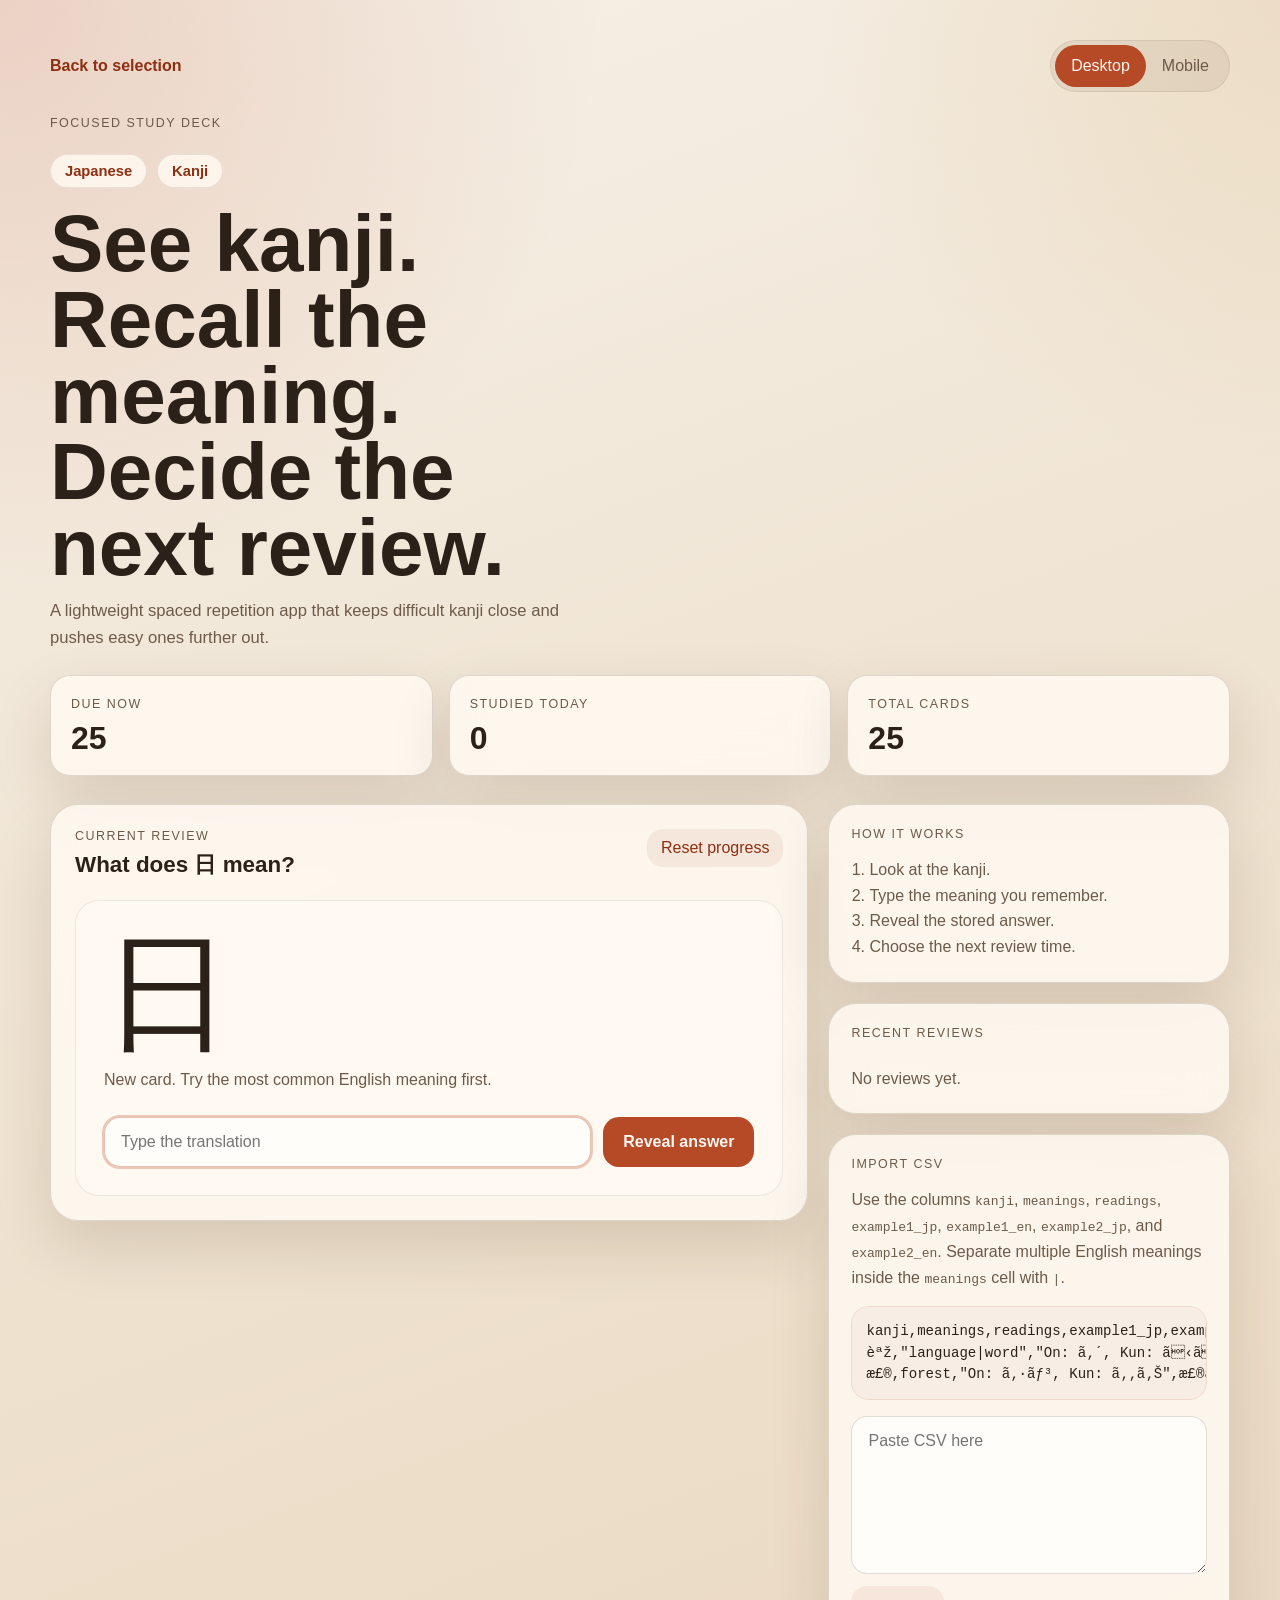
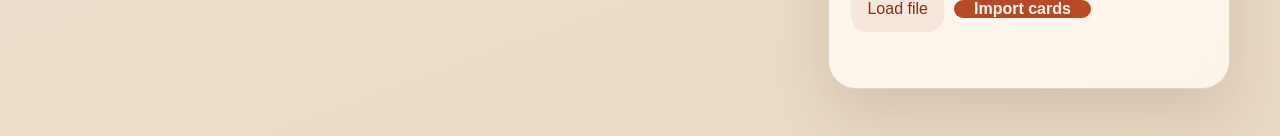
==== deck.html @ 182bc409 "Selection" ====
<!DOCTYPE html>
<html lang="en">
<head>
  <meta charset="UTF-8">
  <meta name="viewport" content="width=device-width, initial-scale=1.0">
  <title>Kanji Learning App</title>
  <link rel="stylesheet" href="styles.css">
</head>
<body data-page="deck">
  <main class="app-shell">
    <section class="hero">
      <div class="hero-topbar">
        <a class="back-link" href="index.html">Back to selection</a>
        <div class="hero-toolbar">
          <div class="layout-toggle" role="group" aria-label="Layout mode">
            <button id="desktop-layout-toggle" class="toggle-button is-active" type="button">Desktop</button>
            <button id="mobile-layout-toggle" class="toggle-button" type="button">Mobile</button>
          </div>
        </div>
      </div>
      <p class="eyebrow">Focused Study Deck</p>
      <div class="hero-copy">
        <div class="deck-badge-row">
          <span id="selected-language" class="deck-badge">Japanese</span>
          <span id="selected-deck-type" class="deck-badge">Kanji</span>
        </div>
        <h1 id="selected-deck-title">See kanji. Recall the meaning. Decide the next review.</h1>
        <p id="selected-deck-description">
          A lightweight spaced repetition app that keeps difficult kanji close
          and pushes easy ones further out.
        </p>
      </div>
      <div class="status-grid">
        <article class="status-card">
          <span class="status-label">Due now</span>
          <strong id="due-count">0</strong>
        </article>
        <article class="status-card">
          <span class="status-label">Studied today</span>
          <strong id="studied-today">0</strong>
        </article>
        <article class="status-card">
          <span class="status-label">Total cards</span>
          <strong id="total-count">0</strong>
        </article>
      </div>
    </section>

    <section class="workspace">
      <div class="card-panel">
        <div class="panel-head">
          <div>
            <p class="panel-label">Current review</p>
            <h2 id="card-prompt">Translation</h2>
          </div>
          <button id="reset-progress" class="ghost-button" type="button">Reset progress</button>
        </div>

        <div id="review-card" class="review-card">
          <p class="kanji-glyph" id="kanji-character">æ—¥</p>
          <p class="kanji-meta" id="kanji-hint">Think of the most common meaning first.</p>

          <form id="answer-form" class="answer-form">
            <label id="answer-input-label" class="sr-only" for="answer-input">Type the translation</label>
            <input
              id="answer-input"
              name="answer"
              type="text"
              autocomplete="off"
              placeholder="Type the translation"
            >
            <button id="answer-submit" type="submit" class="primary-button">Reveal answer</button>
          </form>

          <div id="feedback-panel" class="feedback-panel hidden" aria-live="polite">
            <div class="feedback-copy">
              <p class="feedback-label">Correct answer</p>
              <h3 id="correct-answer">sun / day</h3>
              <p id="answer-evaluation" class="answer-evaluation"></p>
              <p id="reading-text" class="reading-text"></p>
            </div>

            <div class="schedule-panel">
              <p class="feedback-label">When should this card return?</p>
              <div id="schedule-options" class="schedule-options"></div>
            </div>

            <div id="examples-panel" class="examples-panel hidden">
              <p class="feedback-label">Example sentences</p>
              <ul id="examples-list" class="examples-list"></ul>
            </div>
          </div>
        </div>

        <div id="empty-state" class="empty-state hidden">
          <h3>No cards are due right now.</h3>
          <p>Come back later or reset progress to review the starter deck again.</p>
        </div>
      </div>

      <aside class="sidebar">
        <section class="sidebar-card">
          <p class="panel-label">How it works</p>
          <ol id="how-it-works-list" class="flow-list"></ol>
        </section>

        <section class="sidebar-card">
          <p class="panel-label">Recent reviews</p>
          <ul id="history-list" class="history-list"></ul>
        </section>

        <section id="import-section" class="sidebar-card">
          <p class="panel-label">Import CSV</p>
          <p class="sidebar-copy">
            Use the columns <code>kanji</code>, <code>meanings</code>, <code>readings</code>,
            <code>example1_jp</code>, <code>example1_en</code>, <code>example2_jp</code>, and <code>example2_en</code>.
            Separate multiple English meanings inside the <code>meanings</code> cell with <code>|</code>.
          </p>
          <pre class="csv-example">kanji,meanings,readings,example1_jp,example1_en,example2_jp,example2_en
èªž,"language|word","On: ã‚´, Kun: ã‹ãŸ.ã‚‹",æ—¥æœ¬èªžã‚’å‹‰å¼·ã—ã¦ã„ã¾ã™ã€‚,"I am studying Japanese.",å½¼ã¯ã‚„ã•ã—ã„è¨€è‘‰ã§è©±ã—ãŸã€‚,"He spoke in gentle words."
æ£®,forest,"On: ã‚·ãƒ³, Kun: ã‚‚ã‚Š",æ£®ã®ä¸­ã¯ã¨ã¦ã‚‚é™ã‹ã ã€‚,"It is very quiet inside the forest.",æœã®æ£®ã‚’æ­©ãã®ãŒå¥½ãã§ã™ã€‚,"I like walking in the forest in the morning."</pre>
          <form id="import-form" class="import-form">
            <label class="sr-only" for="csv-input">Paste CSV data</label>
            <textarea
              id="csv-input"
              name="csv"
              rows="7"
              placeholder="Paste CSV here"
            ></textarea>
            <div class="import-actions">
              <label class="file-input">
                <span>Load file</span>
                <input id="csv-file" type="file" accept=".csv,text/csv">
              </label>
              <button type="submit" class="primary-button">Import cards</button>
            </div>
            <p id="import-feedback" class="import-feedback" aria-live="polite"></p>
          </form>
        </section>
      </aside>
    </section>
  </main>

  <template id="schedule-option-template">
    <button class="schedule-button" type="button"></button>
  </template>

  <script src="app.js"></script>
</body>
</html>
---- styles.css ----
:root {
  --bg: #f4efe6;
  --surface: rgba(255, 250, 243, 0.82);
  --surface-strong: #fff9f1;
  --border: rgba(91, 70, 46, 0.18);
  --text: #2b2118;
  --muted: #6e5a49;
  --accent: #b64926;
  --accent-strong: #8d2f12;
  --shadow: 0 24px 60px rgba(62, 37, 15, 0.14);
}

* {
  box-sizing: border-box;
}

body {
  margin: 0;
  min-height: 100vh;
  font-family: "Aptos", "Trebuchet MS", "Segoe UI", sans-serif;
  color: var(--text);
  background:
    radial-gradient(circle at top left, rgba(182, 73, 38, 0.18), transparent 28%),
    radial-gradient(circle at top right, rgba(209, 164, 95, 0.2), transparent 22%),
    linear-gradient(160deg, #f6f0e7 0%, #efe3d1 52%, #ead9c2 100%);
}

button,
input,
textarea {
  font: inherit;
}

.app-shell {
  width: min(1180px, calc(100% - 32px));
  margin: 0 auto;
  padding: 40px 0 48px;
}

.hero {
  display: grid;
  gap: 24px;
  margin-bottom: 28px;
}

.hero-topbar {
  display: flex;
  justify-content: space-between;
  align-items: center;
  gap: 16px;
  flex-wrap: wrap;
}

.eyebrow,
.panel-label,
.feedback-label,
.status-label {
  margin: 0;
  text-transform: uppercase;
  letter-spacing: 0.12em;
  font-size: 0.78rem;
  color: var(--muted);
}

.hero-copy h1 {
  margin: 0 0 12px;
  max-width: 12ch;
  font-size: clamp(2.4rem, 7vw, 5rem);
  line-height: 0.95;
}

.hero-copy p {
  margin: 0;
  max-width: 56ch;
  color: var(--muted);
  font-size: 1.04rem;
  line-height: 1.6;
}

.hero-toolbar {
  display: flex;
  justify-content: flex-end;
}

.back-link {
  color: var(--accent-strong);
  text-decoration: none;
  font-weight: 600;
}

.back-link:hover {
  text-decoration: underline;
}

.deck-badge-row {
  display: flex;
  gap: 10px;
  flex-wrap: wrap;
  margin-bottom: 18px;
}

.deck-badge {
  display: inline-flex;
  align-items: center;
  min-height: 34px;
  padding: 0 14px;
  border-radius: 999px;
  border: 1px solid rgba(91, 70, 46, 0.12);
  background: rgba(255, 249, 241, 0.84);
  color: var(--accent-strong);
  font-size: 0.92rem;
  font-weight: 600;
}

.layout-toggle {
  display: inline-flex;
  padding: 4px;
  border-radius: 999px;
  background: rgba(91, 70, 46, 0.08);
  border: 1px solid rgba(91, 70, 46, 0.1);
}

.toggle-button {
  border: 0;
  min-height: 42px;
  padding: 0 16px;
  border-radius: 999px;
  background: transparent;
  color: var(--muted);
  cursor: pointer;
  transition: background 140ms ease, color 140ms ease;
}

.toggle-button.is-active {
  background: var(--accent);
  color: #fff7f2;
}

.status-grid {
  display: grid;
  grid-template-columns: repeat(3, minmax(0, 1fr));
  gap: 16px;
}

.status-card,
.card-panel,
.sidebar-card {
  border: 1px solid var(--border);
  background: var(--surface);
  backdrop-filter: blur(18px);
  box-shadow: var(--shadow);
}

.status-card {
  padding: 18px 20px;
  border-radius: 20px;
}

.status-card strong {
  display: block;
  margin-top: 8px;
  font-size: 2rem;
}

.workspace {
  display: grid;
  grid-template-columns: minmax(0, 1.7fr) minmax(290px, 0.9fr);
  gap: 20px;
  align-items: start;
}

.workspace > * {
  min-width: 0;
}

.card-panel,
.sidebar-card {
  border-radius: 28px;
}

.card-panel {
  padding: 24px;
}

.panel-head {
  display: flex;
  justify-content: space-between;
  gap: 12px;
  align-items: start;
  margin-bottom: 20px;
}

.panel-head h2 {
  margin: 6px 0 0;
  font-size: 1.4rem;
}

.review-card {
  background: var(--surface-strong);
  border-radius: 24px;
  border: 1px solid rgba(91, 70, 46, 0.1);
  padding: 28px;
}

.kanji-glyph {
  margin: 0;
  font-family: "Yu Gothic UI", "Hiragino Sans", "Meiryo", sans-serif;
  font-size: clamp(4.5rem, 12vw, 8rem);
  line-height: 1;
}

.kanji-meta {
  margin: 14px 0 28px;
  color: var(--muted);
}

.answer-form {
  display: grid;
  grid-template-columns: minmax(0, 1fr) auto;
  gap: 12px;
}

.answer-form input,
.import-form textarea {
  width: 100%;
  border: 1px solid rgba(91, 70, 46, 0.18);
  border-radius: 16px;
  padding: 15px 16px;
  background: #fffdf9;
  color: var(--text);
}

.answer-form input:focus,
.import-form textarea:focus {
  outline: 2px solid rgba(182, 73, 38, 0.28);
  border-color: rgba(182, 73, 38, 0.34);
}

.primary-button,
.schedule-button,
.ghost-button {
  border: 0;
  border-radius: 16px;
  display: inline-flex;
  align-items: center;
  justify-content: center;
  cursor: pointer;
  text-decoration: none;
  transition: transform 140ms ease, background 140ms ease, color 140ms ease;
}

.primary-button {
  padding: 0 20px;
  background: var(--accent);
  color: #fff7f2;
  font-weight: 600;
}

.primary-button:hover,
.schedule-button:hover,
.ghost-button:hover,
.file-input:hover {
  transform: translateY(-1px);
}

.ghost-button {
  padding: 10px 14px;
  background: rgba(182, 73, 38, 0.08);
  color: var(--accent-strong);
}

.feedback-panel {
  margin-top: 24px;
  padding-top: 22px;
  border-top: 1px solid rgba(91, 70, 46, 0.12);
  display: grid;
  gap: 22px;
}

.feedback-copy h3 {
  margin: 8px 0 10px;
  font-size: 1.8rem;
}

.answer-evaluation,
.reading-text {
  margin: 0;
  color: var(--muted);
  line-height: 1.5;
}

.answer-evaluation {
  margin-bottom: 6px;
}

.examples-panel {
  display: grid;
  gap: 12px;
}

.examples-list {
  margin: 0;
  padding: 0;
  list-style: none;
  display: grid;
  gap: 10px;
}

.examples-list li {
  padding: 12px 14px;
  border-radius: 16px;
  background: #f8ede4;
  border: 1px solid rgba(182, 73, 38, 0.12);
}

.example-jp,
.example-en {
  display: block;
  line-height: 1.5;
}

.example-jp {
  color: var(--text);
  margin-bottom: 4px;
}

.example-en {
  color: var(--muted);
  font-size: 0.95rem;
}

.schedule-options {
  display: grid;
  grid-template-columns: repeat(auto-fit, minmax(130px, 1fr));
  gap: 10px;
  margin-top: 12px;
}

.schedule-button {
  padding: 14px 12px;
  text-align: left;
  background: #f8ede4;
  color: var(--text);
  border: 1px solid rgba(182, 73, 38, 0.12);
}

.schedule-button strong,
.schedule-button span {
  display: block;
}

.schedule-button strong {
  margin-bottom: 4px;
}

.schedule-button span {
  color: var(--muted);
  font-size: 0.92rem;
}

.empty-state {
  padding: 44px 24px;
  text-align: center;
}

.empty-state h3 {
  margin: 0 0 10px;
}

.empty-state p {
  margin: 0;
  color: var(--muted);
}

.sidebar {
  display: grid;
  gap: 20px;
  min-width: 0;
}

.sidebar-card {
  padding: 22px;
  min-width: 0;
}

.flow-list,
.history-list {
  margin: 16px 0 0;
  padding-left: 18px;
  color: var(--muted);
  line-height: 1.6;
}

.sidebar-copy {
  margin: 16px 0 0;
  color: var(--muted);
  line-height: 1.6;
}

.history-list {
  padding-left: 0;
  list-style: none;
}

.history-list li {
  padding: 10px 0;
  border-bottom: 1px solid rgba(91, 70, 46, 0.12);
}

.history-list li:last-child {
  border-bottom: 0;
  padding-bottom: 0;
}

.history-list strong {
  display: block;
  color: var(--text);
  margin-bottom: 4px;
}

.csv-example {
  margin: 16px 0 0;
  max-width: 100%;
  min-width: 0;
  padding: 14px;
  overflow-x: auto;
  border-radius: 18px;
  background: #f8ede4;
  border: 1px solid rgba(182, 73, 38, 0.12);
  color: var(--text);
  font-family: "Cascadia Code", "Consolas", monospace;
  font-size: 0.88rem;
  line-height: 1.5;
}

.import-form {
  display: grid;
  gap: 12px;
  margin-top: 16px;
  min-width: 0;
}

.import-form textarea {
  min-height: 150px;
  resize: vertical;
}

.import-actions {
  display: flex;
  gap: 10px;
  align-items: center;
  flex-wrap: wrap;
}

.file-input {
  position: relative;
  display: inline-flex;
  align-items: center;
  min-height: 46px;
  padding: 0 16px;
  border-radius: 16px;
  background: rgba(182, 73, 38, 0.08);
  color: var(--accent-strong);
  cursor: pointer;
  overflow: hidden;
  transition: transform 140ms ease, background 140ms ease, color 140ms ease;
}

.file-input input {
  position: absolute;
  inset: 0;
  opacity: 0;
  cursor: pointer;
}

.import-feedback {
  min-height: 1.4em;
  margin: 0;
  color: var(--muted);
  line-height: 1.5;
}

.import-feedback.is-error {
  color: var(--accent-strong);
}

.hidden {
  display: none;
}

.sr-only {
  position: absolute;
  width: 1px;
  height: 1px;
  padding: 0;
  margin: -1px;
  overflow: hidden;
  clip: rect(0, 0, 0, 0);
  white-space: nowrap;
  border: 0;
}

.selection-shell {
  display: grid;
  gap: 28px;
  padding-top: 48px;
}

.selection-hero,
.selection-panel,
.selection-summary {
  border: 1px solid var(--border);
  background: var(--surface);
  backdrop-filter: blur(18px);
  box-shadow: var(--shadow);
  border-radius: 28px;
}

.selection-hero {
  display: grid;
  gap: 18px;
  padding: 28px;
}

.selection-hero-copy h1,
.selection-panel h2,
.selection-summary h2 {
  margin: 0;
}

.selection-hero-copy h1 {
  max-width: 13ch;
  font-size: clamp(2.8rem, 7vw, 5.4rem);
  line-height: 0.95;
}

.selection-hero-copy p,
.selection-summary-copy {
  margin: 14px 0 0;
  max-width: 62ch;
  color: var(--muted);
  line-height: 1.6;
}

.launch-button {
  width: fit-content;
  min-height: 52px;
  padding: 0 22px;
  font-weight: 600;
}

.selection-grid {
  display: grid;
  grid-template-columns: minmax(0, 1fr) minmax(0, 1fr) minmax(280px, 0.82fr);
  gap: 20px;
  align-items: start;
}

.selection-panel,
.selection-summary {
  padding: 24px;
}

.selection-panel-head {
  display: grid;
  gap: 6px;
  margin-bottom: 18px;
}

.option-grid {
  display: grid;
  gap: 12px;
}

.option-card {
  width: 100%;
  padding: 18px;
  border-radius: 22px;
  border: 1px solid rgba(91, 70, 46, 0.12);
  background: #fff9f1;
  color: var(--text);
  text-align: left;
  cursor: pointer;
  transition: transform 140ms ease, border-color 140ms ease, background 140ms ease, box-shadow 140ms ease;
}

.option-card:hover:not(.is-disabled) {
  transform: translateY(-1px);
  border-color: rgba(182, 73, 38, 0.28);
}

.option-card.is-selected {
  background: linear-gradient(160deg, rgba(182, 73, 38, 0.16), rgba(255, 249, 241, 0.96));
  border-color: rgba(182, 73, 38, 0.42);
  box-shadow: inset 0 0 0 1px rgba(182, 73, 38, 0.08);
}

.option-card.is-disabled {
  opacity: 0.56;
  cursor: not-allowed;
}

.option-card-label,
.option-card-meta {
  display: block;
}

.option-card-label {
  font-size: 1.15rem;
  font-weight: 700;
}

.option-card-meta {
  margin-top: 6px;
  color: var(--muted);
}

.selection-meta {
  margin: 20px 0 0;
  display: grid;
  gap: 14px;
}

.selection-meta div {
  padding-top: 14px;
  border-top: 1px solid rgba(91, 70, 46, 0.12);
}

.selection-meta dt {
  margin-bottom: 6px;
  text-transform: uppercase;
  letter-spacing: 0.08em;
  font-size: 0.76rem;
  color: var(--muted);
}

.selection-meta dd {
  margin: 0;
  font-size: 1.12rem;
  font-weight: 600;
}

@media (max-width: 960px) {
  .selection-grid {
    grid-template-columns: 1fr;
  }

  .selection-hero-copy h1 {
    max-width: none;
  }
}

@media (max-width: 640px) {
  .selection-shell {
    width: min(100% - 16px, 640px);
    padding-top: 18px;
  }

  .selection-hero,
  .selection-panel,
  .selection-summary {
    padding: 18px;
    border-radius: 22px;
  }

  .selection-hero-copy h1 {
    font-size: clamp(2.2rem, 12vw, 3.2rem);
  }

  .launch-button {
    width: 100%;
  }

  .option-card {
    padding: 16px;
    border-radius: 18px;
  }
}

.mobile-layout .app-shell {
  width: min(100% - 16px, 480px);
  padding: 16px 0 calc(24px + env(safe-area-inset-bottom, 0px));
}

.mobile-layout .hero {
  gap: 16px;
  margin-bottom: 18px;
}

.mobile-layout .hero-toolbar {
  justify-content: stretch;
}

.mobile-layout .hero-topbar {
  gap: 12px;
}

.mobile-layout .layout-toggle {
  width: 100%;
}

.mobile-layout .toggle-button {
  flex: 1;
}

.mobile-layout .hero-copy h1 {
  max-width: none;
  font-size: clamp(1.95rem, 10vw, 3rem);
}

.mobile-layout .hero-copy p {
  font-size: 0.95rem;
  line-height: 1.5;
}

.mobile-layout .status-grid {
  gap: 8px;
}

.mobile-layout .status-card {
  padding: 12px 10px;
  border-radius: 16px;
}

.mobile-layout .status-card strong {
  margin-top: 6px;
  font-size: 1.35rem;
}

.mobile-layout .status-label {
  font-size: 0.68rem;
  letter-spacing: 0.09em;
}

.mobile-layout .workspace {
  grid-template-columns: 1fr;
  gap: 12px;
}

.mobile-layout .card-panel,
.mobile-layout .sidebar-card,
.mobile-layout .review-card {
  padding: 16px;
  border-radius: 20px;
}

.mobile-layout .panel-head,
.mobile-layout .answer-form {
  grid-template-columns: 1fr;
  display: grid;
}

.mobile-layout .panel-head {
  gap: 10px;
  margin-bottom: 16px;
}

.mobile-layout .panel-head h2 {
  font-size: 1.2rem;
}

.mobile-layout .ghost-button {
  width: 100%;
}

.mobile-layout .review-card {
  border-radius: 18px;
}

.mobile-layout .kanji-glyph {
  font-size: clamp(4rem, 24vw, 5.6rem);
}

.mobile-layout .kanji-meta {
  margin: 10px 0 18px;
  font-size: 0.95rem;
}

.mobile-layout .feedback-panel {
  gap: 16px;
  margin-top: 18px;
  padding-top: 18px;
}

.mobile-layout .feedback-copy h3 {
  font-size: 1.5rem;
}

.mobile-layout .examples-list li {
  padding: 10px 12px;
}

.mobile-layout .schedule-options {
  grid-template-columns: 1fr;
}

.mobile-layout .schedule-button {
  min-height: 64px;
}

.mobile-layout .sidebar {
  gap: 12px;
}

.mobile-layout .sidebar-card {
  padding: 16px;
}

.mobile-layout .flow-list,
.mobile-layout .history-list,
.mobile-layout .sidebar-copy,
.mobile-layout .csv-example {
  margin-top: 12px;
}

.mobile-layout .flow-list,
.mobile-layout .history-list {
  line-height: 1.5;
}

.mobile-layout .csv-example {
  font-size: 0.8rem;
  max-height: 180px;
}

.mobile-layout .import-form {
  gap: 10px;
  margin-top: 12px;
}

.mobile-layout .import-form textarea {
  min-height: 120px;
  padding: 13px 14px;
}

.mobile-layout .import-actions {
  flex-direction: column;
  align-items: stretch;
}

.mobile-layout .primary-button,
.mobile-layout .ghost-button,
.mobile-layout .file-input {
  min-height: 48px;
}

.mobile-layout .back-link {
  width: 100%;
}

.mobile-layout .answer-form input,
.mobile-layout .import-form textarea {
  padding-inline: 14px;
}
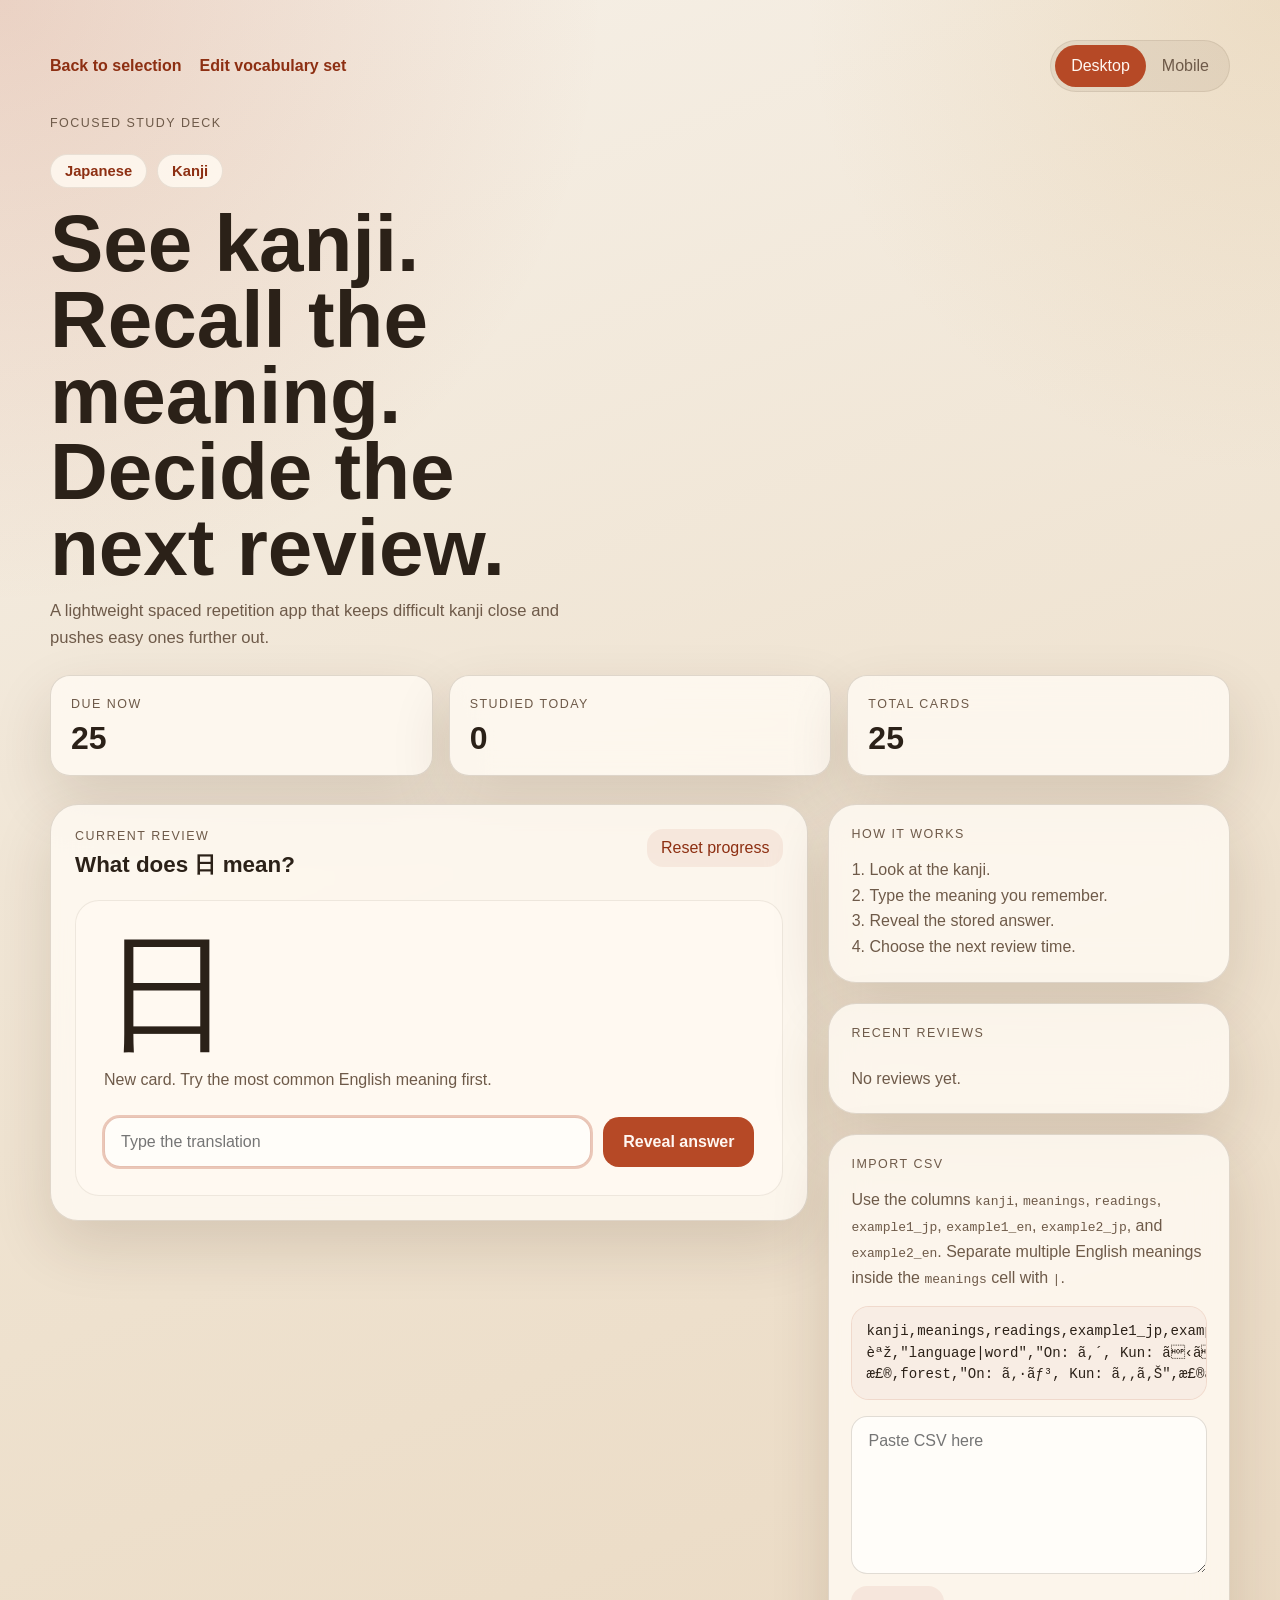
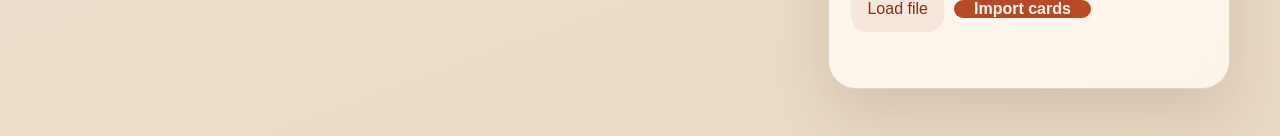
==== commit 74cae50b: "Corrected Selection View" ====
--- a/deck.html
+++ b/deck.html
@@ -10,7 +10,10 @@
   <main class="app-shell">
     <section class="hero">
       <div class="hero-topbar">
-        <a class="back-link" href="index.html">Back to selection</a>
+        <div class="topbar-links">
+          <a class="back-link" href="index.html">Back to selection</a>
+          <a id="edit-deck-link" class="back-link" href="editor.html?language=japanese&amp;deck=kanji&amp;set=starter">Edit vocabulary set</a>
+        </div>
         <div class="hero-toolbar">
           <div class="layout-toggle" role="group" aria-label="Layout mode">
             <button id="desktop-layout-toggle" class="toggle-button is-active" type="button">Desktop</button>
--- a/styles.css
+++ b/styles.css
@@ -80,6 +80,12 @@
 .hero-toolbar {
   display: flex;
   justify-content: flex-end;
+}
+
+.topbar-links {
+  display: flex;
+  gap: 18px;
+  flex-wrap: wrap;
 }
 
 .back-link {
@@ -549,6 +555,12 @@
   font-weight: 600;
 }
 
+.selection-action-row {
+  display: flex;
+  gap: 12px;
+  flex-wrap: wrap;
+}
+
 .selection-grid {
   display: grid;
   grid-template-columns: minmax(0, 1fr) minmax(0, 1fr) minmax(280px, 0.82fr);
@@ -640,6 +652,115 @@
   font-weight: 600;
 }
 
+.editor-shell {
+  display: grid;
+  gap: 28px;
+}
+
+.editor-toolbar {
+  display: flex;
+  gap: 12px;
+  flex-wrap: wrap;
+}
+
+.editor-layout {
+  display: grid;
+  grid-template-columns: minmax(250px, 0.8fr) minmax(0, 1.8fr);
+  gap: 20px;
+  align-items: start;
+}
+
+.editor-panel {
+  min-width: 0;
+}
+
+.editor-stats {
+  margin-top: 16px;
+}
+
+.editor-stats .status-card {
+  background: var(--surface-strong);
+}
+
+.editor-cards {
+  display: grid;
+  gap: 10px;
+}
+
+.editor-card {
+  padding: 14px;
+  border-radius: 18px;
+  background: var(--surface-strong);
+  border: 1px solid rgba(91, 70, 46, 0.1);
+}
+
+.editor-card-head {
+  display: flex;
+  justify-content: space-between;
+  gap: 12px;
+  align-items: start;
+  margin-bottom: 10px;
+}
+
+.editor-card-head h3 {
+  margin: 4px 0 0;
+  font-size: 1rem;
+}
+
+.editor-form-grid {
+  display: grid;
+  grid-template-columns: minmax(0, 1.1fr) minmax(0, 1.4fr) minmax(0, 1.2fr);
+  gap: 10px;
+}
+
+.editor-field {
+  display: grid;
+  gap: 6px;
+}
+
+.editor-field-wide {
+  grid-column: 1 / -1;
+}
+
+.editor-field-label {
+  font-size: 0.8rem;
+  font-weight: 600;
+  color: var(--muted);
+}
+
+.editor-input {
+  width: 100%;
+  border: 1px solid rgba(91, 70, 46, 0.18);
+  border-radius: 12px;
+  padding: 10px 12px;
+  background: #fffdf9;
+  color: var(--text);
+}
+
+.editor-input:focus {
+  outline: 2px solid rgba(182, 73, 38, 0.28);
+  border-color: rgba(182, 73, 38, 0.34);
+}
+
+.editor-textarea {
+  resize: vertical;
+  min-height: 64px;
+}
+
+.editor-panel-toolbar {
+  margin-bottom: 12px;
+}
+
+.editor-search {
+  display: block;
+  max-width: 360px;
+}
+
+.editor-remove-button {
+  min-height: 38px;
+  padding: 8px 12px;
+}
+
 @media (max-width: 960px) {
   .selection-grid {
     grid-template-columns: 1fr;
@@ -647,6 +768,10 @@
 
   .selection-hero-copy h1 {
     max-width: none;
+  }
+
+  .editor-layout {
+    grid-template-columns: 1fr;
   }
 }
 
@@ -671,10 +796,22 @@
     width: 100%;
   }
 
+  .selection-action-row {
+    display: grid;
+  }
+
   .option-card {
     padding: 16px;
     border-radius: 18px;
   }
+
+  .editor-toolbar {
+    display: grid;
+  }
+
+  .editor-form-grid {
+    grid-template-columns: repeat(2, minmax(0, 1fr));
+  }
 }
 
 .mobile-layout .app-shell {
@@ -693,6 +830,11 @@
 
 .mobile-layout .hero-topbar {
   gap: 12px;
+}
+
+.mobile-layout .topbar-links {
+  width: 100%;
+  gap: 10px;
 }
 
 .mobile-layout .layout-toggle {
@@ -848,6 +990,15 @@
   width: 100%;
 }
 
+.mobile-layout .editor-toolbar {
+  grid-template-columns: 1fr;
+  display: grid;
+}
+
+.mobile-layout .editor-form-grid {
+  grid-template-columns: 1fr;
+}
+
 .mobile-layout .answer-form input,
 .mobile-layout .import-form textarea {
   padding-inline: 14px;
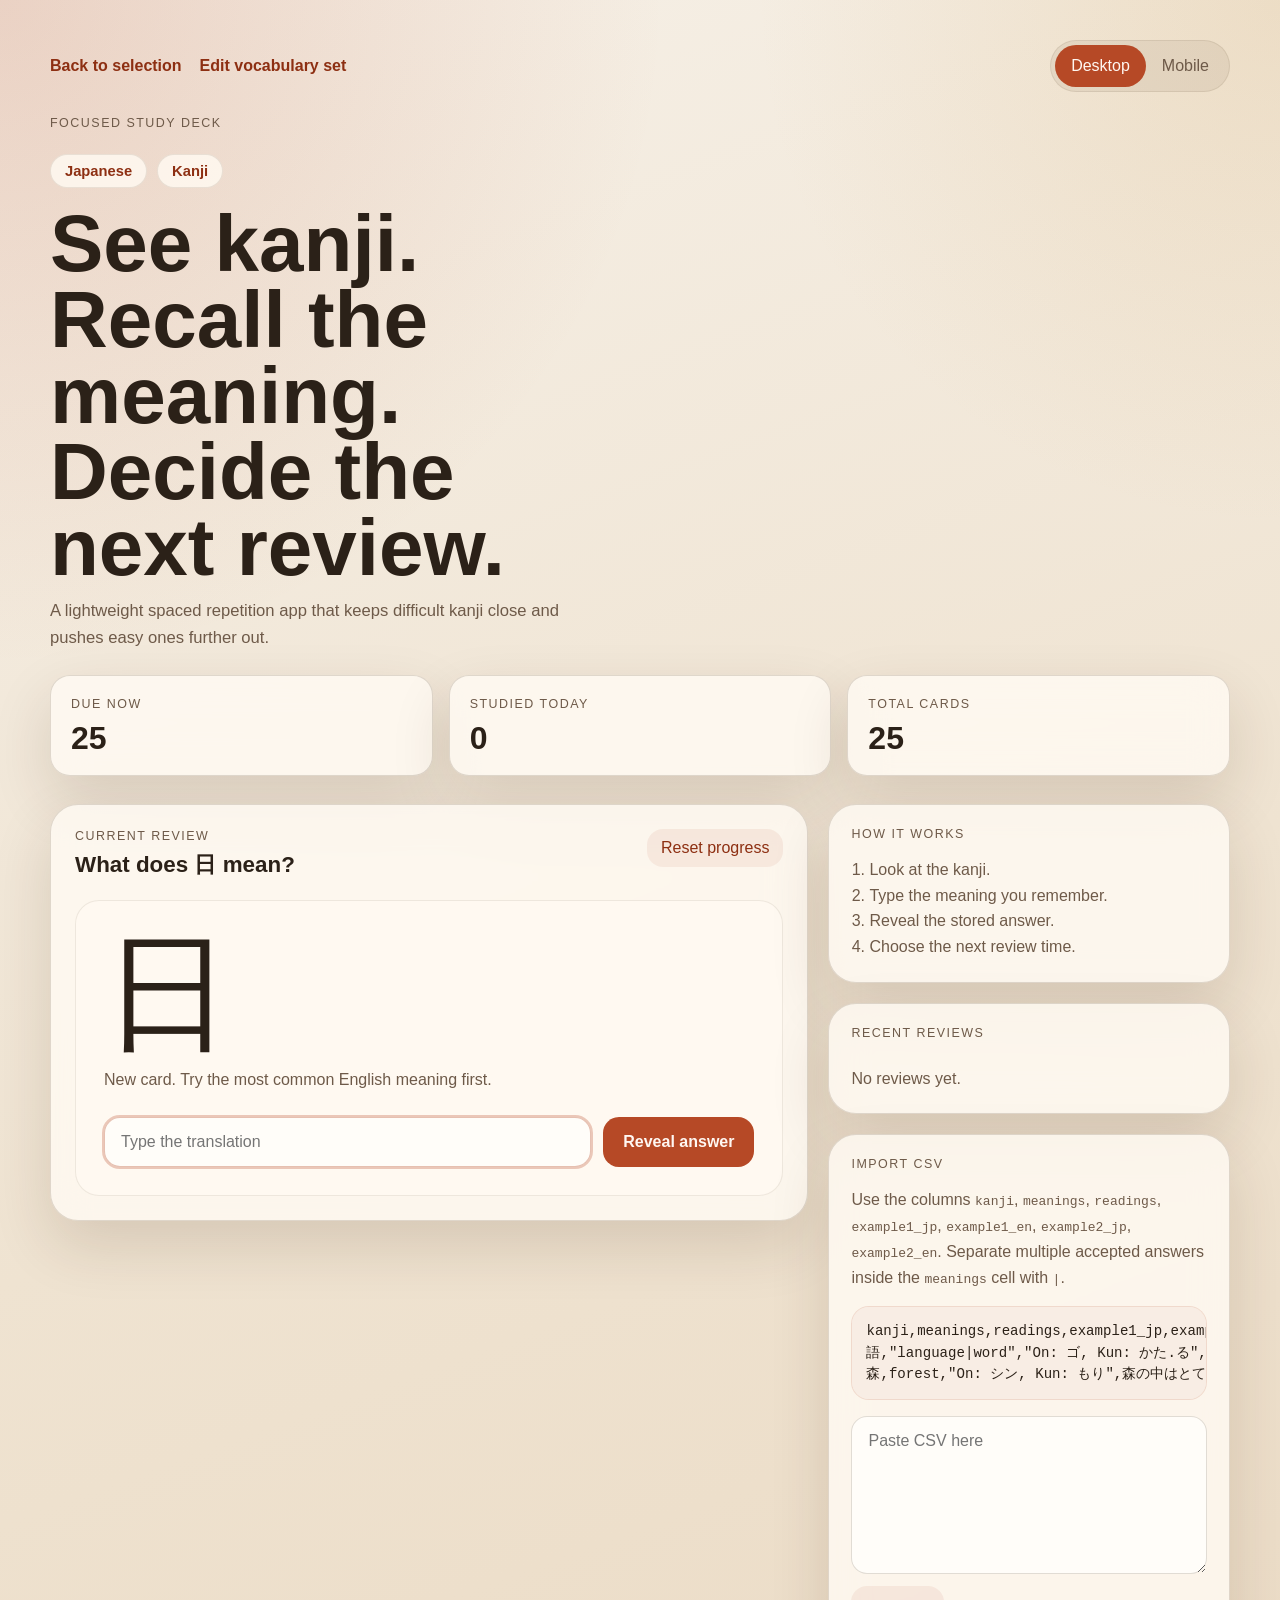
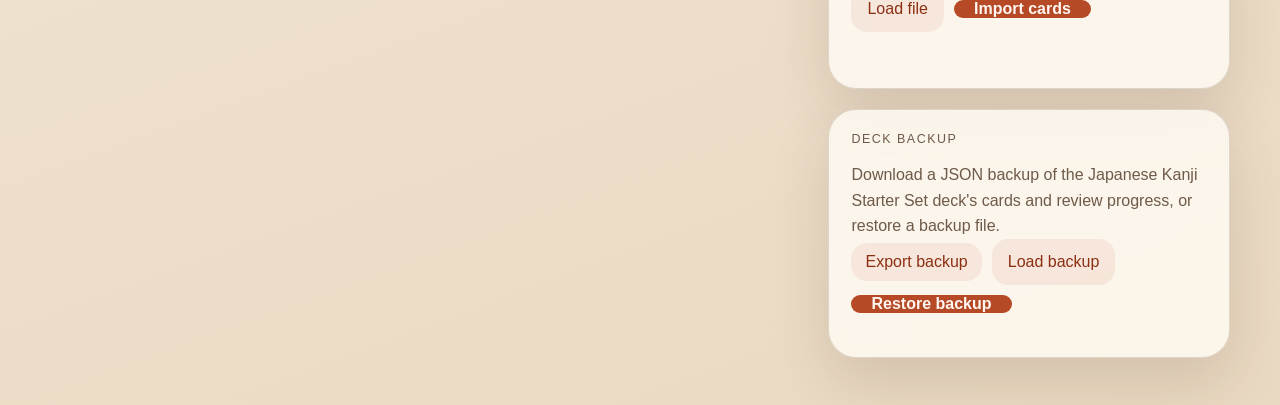
==== commit 42797e2c: "All Import and Export options" ====
--- a/deck.html
+++ b/deck.html
@@ -60,7 +60,7 @@
         </div>
 
         <div id="review-card" class="review-card">
-          <p class="kanji-glyph" id="kanji-character">æ—¥</p>
+          <p class="kanji-glyph" id="kanji-character">日</p>
           <p class="kanji-meta" id="kanji-hint">Think of the most common meaning first.</p>
 
           <form id="answer-form" class="answer-form">
@@ -114,14 +114,8 @@
 
         <section id="import-section" class="sidebar-card">
           <p class="panel-label">Import CSV</p>
-          <p class="sidebar-copy">
-            Use the columns <code>kanji</code>, <code>meanings</code>, <code>readings</code>,
-            <code>example1_jp</code>, <code>example1_en</code>, <code>example2_jp</code>, and <code>example2_en</code>.
-            Separate multiple English meanings inside the <code>meanings</code> cell with <code>|</code>.
-          </p>
-          <pre class="csv-example">kanji,meanings,readings,example1_jp,example1_en,example2_jp,example2_en
-èªž,"language|word","On: ã‚´, Kun: ã‹ãŸ.ã‚‹",æ—¥æœ¬èªžã‚’å‹‰å¼·ã—ã¦ã„ã¾ã™ã€‚,"I am studying Japanese.",å½¼ã¯ã‚„ã•ã—ã„è¨€è‘‰ã§è©±ã—ãŸã€‚,"He spoke in gentle words."
-æ£®,forest,"On: ã‚·ãƒ³, Kun: ã‚‚ã‚Š",æ£®ã®ä¸­ã¯ã¨ã¦ã‚‚é™ã‹ã ã€‚,"It is very quiet inside the forest.",æœã®æ£®ã‚’æ­©ãã®ãŒå¥½ãã§ã™ã€‚,"I like walking in the forest in the morning."</pre>
+          <p id="import-copy" class="sidebar-copy"></p>
+          <pre id="csv-example" class="csv-example"></pre>
           <form id="import-form" class="import-form">
             <label class="sr-only" for="csv-input">Paste CSV data</label>
             <textarea
@@ -140,6 +134,22 @@
             <p id="import-feedback" class="import-feedback" aria-live="polite"></p>
           </form>
         </section>
+
+        <section class="sidebar-card">
+          <p class="panel-label">Deck backup</p>
+          <p id="backup-copy" class="sidebar-copy">
+            Download a JSON backup of this deck's cards and review progress, or restore a backup file.
+          </p>
+          <div class="import-actions">
+            <button id="export-backup-button" class="ghost-button" type="button">Export backup</button>
+            <label class="file-input">
+              <span>Load backup</span>
+              <input id="backup-file" type="file" accept=".json,application/json">
+            </label>
+            <button id="restore-backup-button" class="primary-button" type="button">Restore backup</button>
+          </div>
+          <p id="backup-feedback" class="import-feedback" aria-live="polite"></p>
+        </section>
       </aside>
     </section>
   </main>
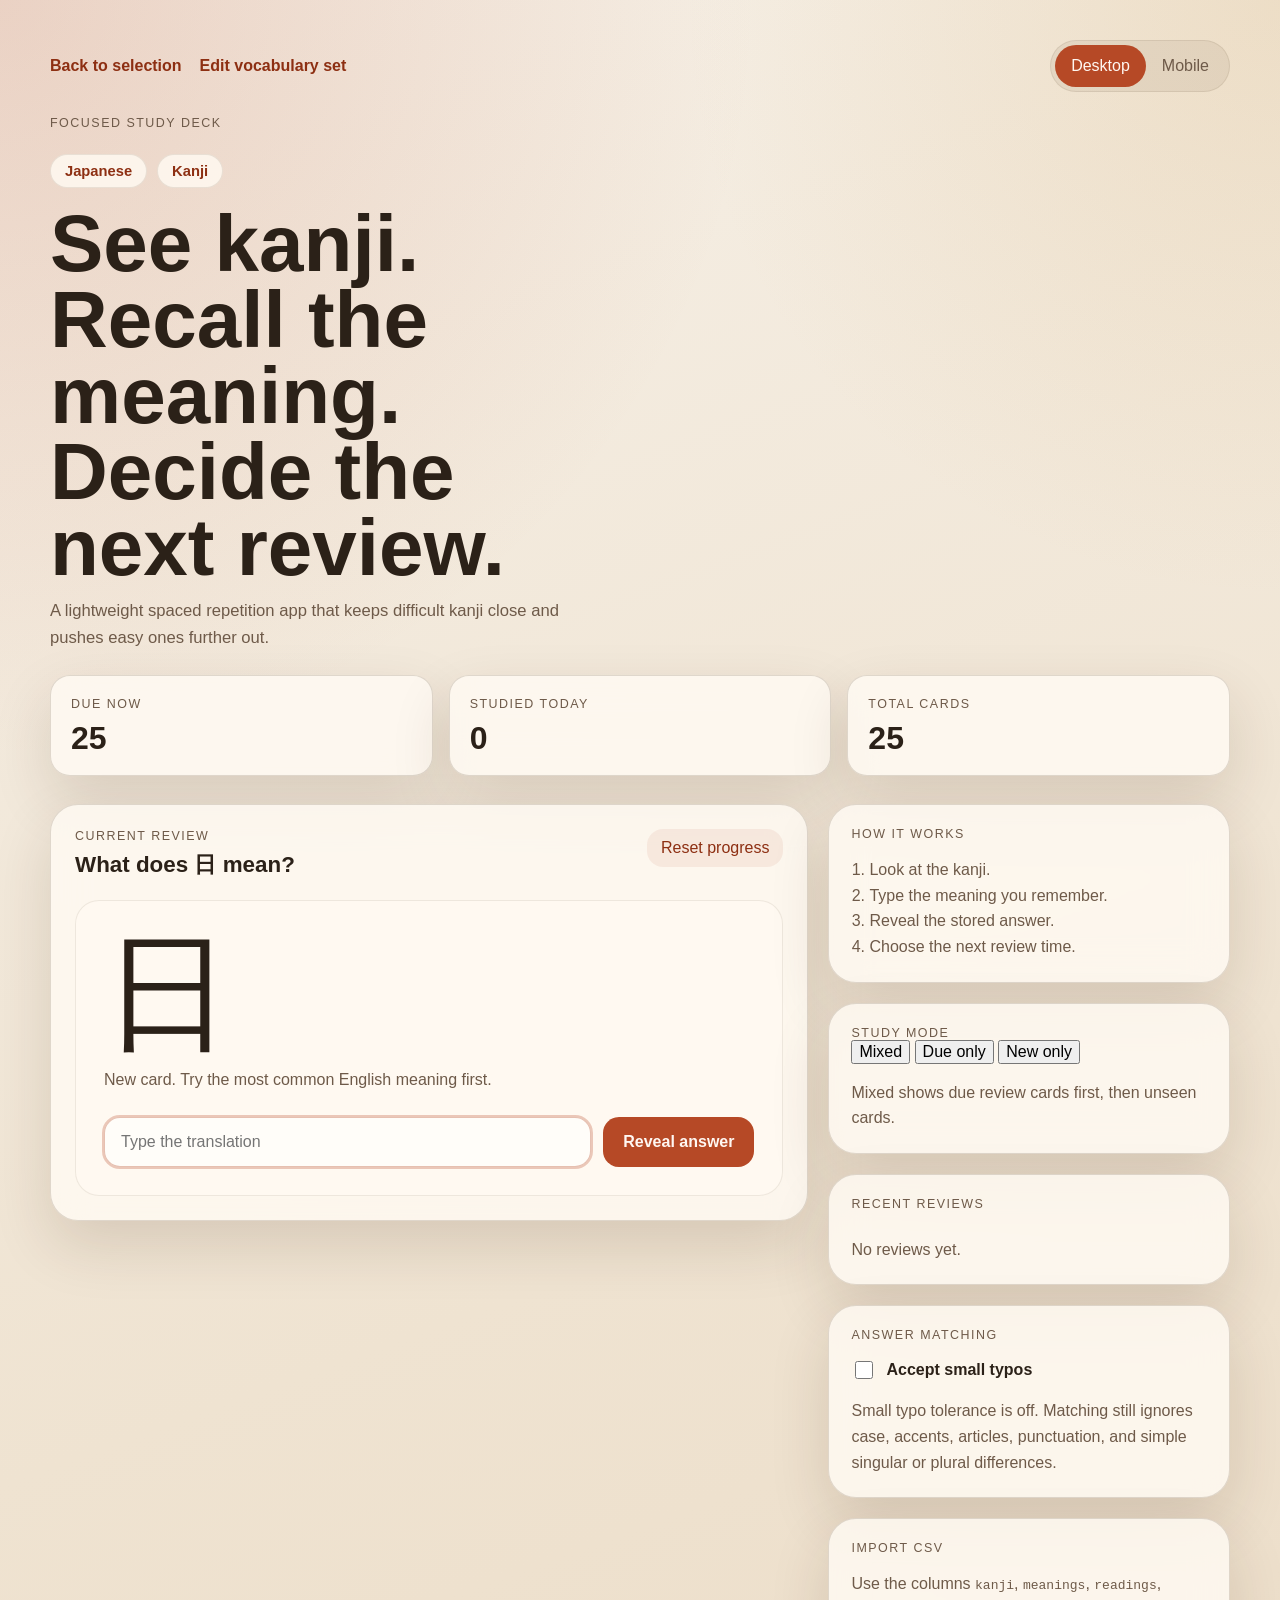
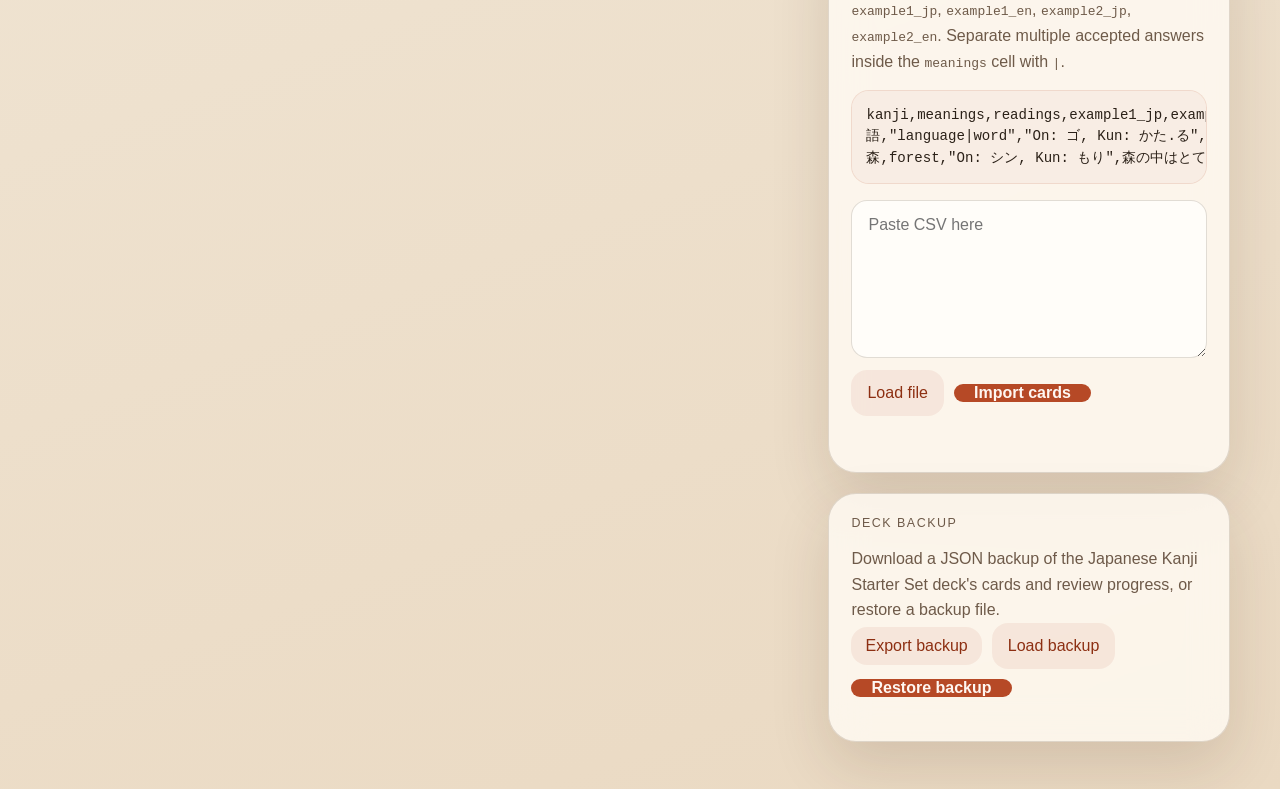
==== commit ab308b17: "Typo Tolerance" ====
--- a/deck.html
+++ b/deck.html
@@ -92,12 +92,18 @@
               <p class="feedback-label">Example sentences</p>
               <ul id="examples-list" class="examples-list"></ul>
             </div>
+
+            <div id="answer-variants-panel" class="answer-variants-panel hidden">
+              <p class="feedback-label">Also accepted</p>
+              <p id="answer-variants-copy" class="answer-variants-copy"></p>
+              <ul id="answer-variants-list" class="answer-variants-list hidden"></ul>
+            </div>
           </div>
         </div>
 
         <div id="empty-state" class="empty-state hidden">
-          <h3>No cards are due right now.</h3>
-          <p>Come back later or reset progress to review the starter deck again.</p>
+          <h3 id="empty-state-title">No cards are due right now.</h3>
+          <p id="empty-state-copy">Come back later or reset progress to review the starter deck again.</p>
         </div>
       </div>
 
@@ -108,8 +114,31 @@
         </section>
 
         <section class="sidebar-card">
+          <p class="panel-label">Study mode</p>
+          <div class="mode-toggle" role="group" aria-label="Study mode">
+            <button class="mode-button is-active" type="button" data-study-mode="mixed" aria-pressed="true">Mixed</button>
+            <button class="mode-button" type="button" data-study-mode="due" aria-pressed="false">Due only</button>
+            <button class="mode-button" type="button" data-study-mode="new" aria-pressed="false">New only</button>
+          </div>
+          <p id="study-mode-copy" class="sidebar-copy">
+            Mixed shows due review cards first, then unseen cards.
+          </p>
+        </section>
+
+        <section class="sidebar-card">
           <p class="panel-label">Recent reviews</p>
           <ul id="history-list" class="history-list"></ul>
+        </section>
+
+        <section class="sidebar-card">
+          <p class="panel-label">Answer matching</p>
+          <label class="setting-toggle" for="typo-tolerance-toggle">
+            <input id="typo-tolerance-toggle" type="checkbox">
+            <span>Accept small typos</span>
+          </label>
+          <p id="typo-tolerance-copy" class="sidebar-copy">
+            When enabled, one small typo is accepted for longer answers without loosening short-answer checks too much.
+          </p>
         </section>
 
         <section id="import-section" class="sidebar-card">
--- a/styles.css
+++ b/styles.css
@@ -304,6 +304,11 @@
   gap: 12px;
 }
 
+.answer-variants-panel {
+  display: grid;
+  gap: 10px;
+}
+
 .examples-list {
   margin: 0;
   padding: 0;
@@ -333,6 +338,30 @@
 .example-en {
   color: var(--muted);
   font-size: 0.95rem;
+}
+
+.answer-variants-copy {
+  margin: 0;
+  color: var(--muted);
+  line-height: 1.5;
+}
+
+.answer-variants-list {
+  margin: 0;
+  padding: 0;
+  list-style: none;
+  display: flex;
+  flex-wrap: wrap;
+  gap: 8px;
+}
+
+.answer-variants-list li {
+  padding: 7px 12px;
+  border-radius: 999px;
+  background: rgba(182, 73, 38, 0.08);
+  border: 1px solid rgba(182, 73, 38, 0.14);
+  color: var(--text);
+  font-size: 0.9rem;
 }
 
 .schedule-options {
@@ -401,6 +430,21 @@
   margin: 16px 0 0;
   color: var(--muted);
   line-height: 1.6;
+}
+
+.setting-toggle {
+  display: flex;
+  align-items: center;
+  gap: 10px;
+  margin-top: 16px;
+  color: var(--text);
+  font-weight: 600;
+}
+
+.setting-toggle input {
+  width: 18px;
+  height: 18px;
+  accent-color: var(--accent);
 }
 
 .history-list {
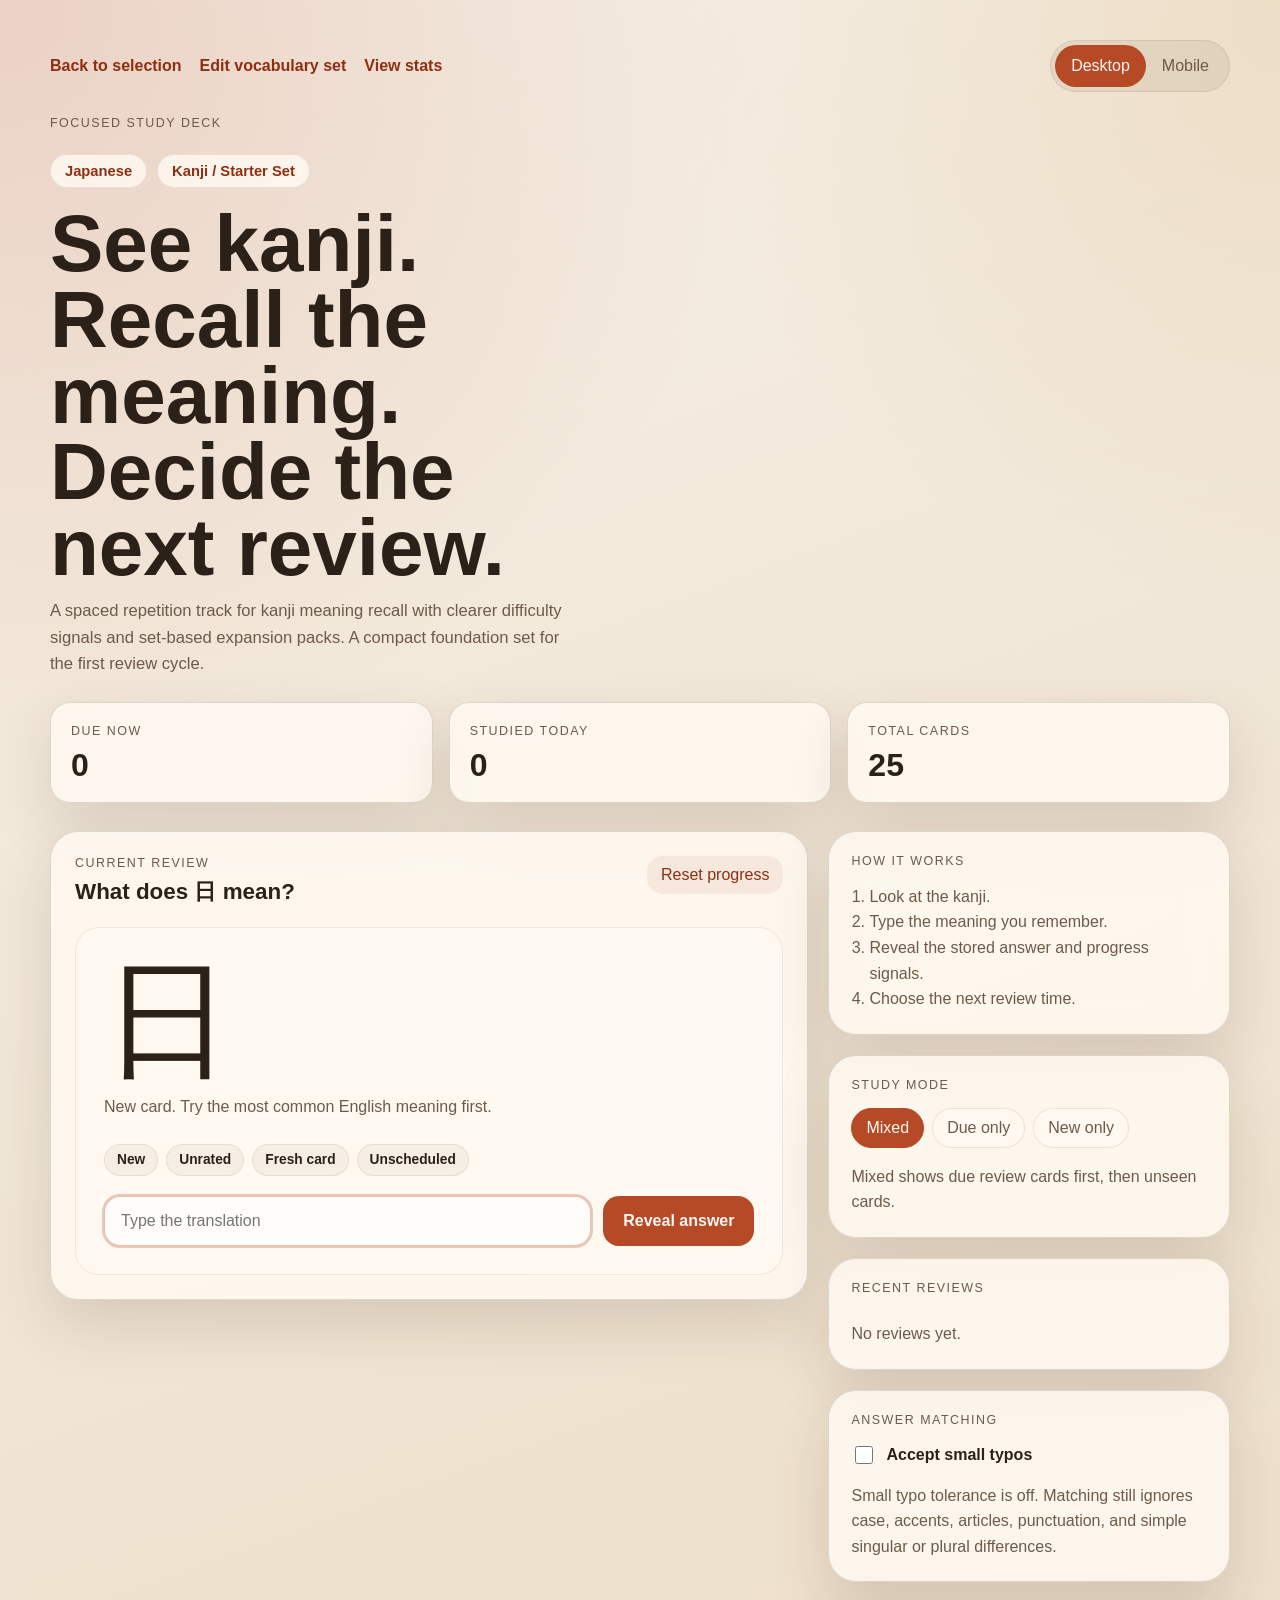
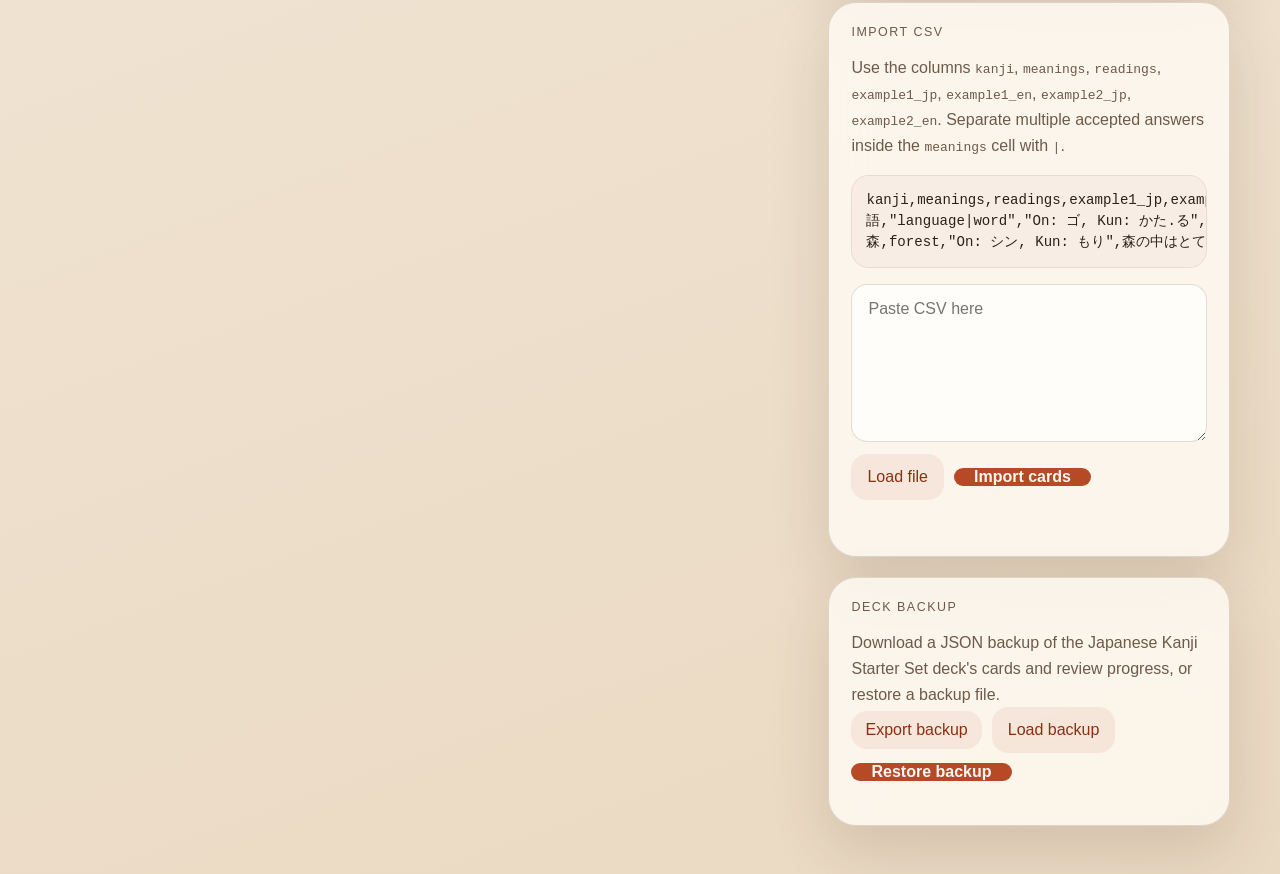
==== commit 1c12bf02: "Dashboards and New Sets and Extra Languages" ====
--- a/deck.html
+++ b/deck.html
@@ -13,6 +13,7 @@
         <div class="topbar-links">
           <a class="back-link" href="index.html">Back to selection</a>
           <a id="edit-deck-link" class="back-link" href="editor.html?language=japanese&amp;deck=kanji&amp;set=starter">Edit vocabulary set</a>
+          <a id="stats-deck-link" class="back-link" href="stats.html?language=japanese&amp;deck=kanji&amp;set=starter">View stats</a>
         </div>
         <div class="hero-toolbar">
           <div class="layout-toggle" role="group" aria-label="Layout mode">
@@ -62,6 +63,7 @@
         <div id="review-card" class="review-card">
           <p class="kanji-glyph" id="kanji-character">日</p>
           <p class="kanji-meta" id="kanji-hint">Think of the most common meaning first.</p>
+          <div id="card-signal-row" class="card-signal-row" aria-live="polite"></div>
 
           <form id="answer-form" class="answer-form">
             <label id="answer-input-label" class="sr-only" for="answer-input">Type the translation</label>
@@ -81,6 +83,16 @@
               <h3 id="correct-answer">sun / day</h3>
               <p id="answer-evaluation" class="answer-evaluation"></p>
               <p id="reading-text" class="reading-text"></p>
+            </div>
+
+            <div id="card-progress-panel" class="card-progress-panel">
+              <div class="progress-meter">
+                <div class="progress-meter-track">
+                  <span id="card-mastery-fill" class="progress-meter-fill"></span>
+                </div>
+                <p id="card-progress-summary" class="card-progress-summary"></p>
+              </div>
+              <div id="card-progress-stats" class="card-progress-stats"></div>
             </div>
 
             <div class="schedule-panel">
--- a/styles.css
+++ b/styles.css
@@ -126,6 +126,30 @@
   border: 1px solid rgba(91, 70, 46, 0.1);
 }
 
+.mode-toggle {
+  display: inline-flex;
+  flex-wrap: wrap;
+  gap: 8px;
+  margin-top: 16px;
+}
+
+.mode-button {
+  border: 1px solid rgba(91, 70, 46, 0.12);
+  min-height: 40px;
+  padding: 0 14px;
+  border-radius: 999px;
+  background: #fff9f1;
+  color: var(--muted);
+  cursor: pointer;
+  transition: background 140ms ease, color 140ms ease, border-color 140ms ease;
+}
+
+.mode-button.is-active {
+  background: var(--accent);
+  border-color: var(--accent);
+  color: #fff7f2;
+}
+
 .toggle-button {
   border: 0;
   min-height: 42px;
@@ -391,6 +415,119 @@
 .schedule-button span {
   color: var(--muted);
   font-size: 0.92rem;
+}
+
+.schedule-button em {
+  display: block;
+  margin-top: 8px;
+  font-style: normal;
+  font-size: 0.8rem;
+  font-weight: 700;
+  color: var(--accent-strong);
+}
+
+.schedule-button.is-recommended {
+  border-color: rgba(182, 73, 38, 0.38);
+  box-shadow: inset 0 0 0 1px rgba(182, 73, 38, 0.1);
+}
+
+.card-signal-row {
+  display: flex;
+  flex-wrap: wrap;
+  gap: 8px;
+  margin: 0 0 20px;
+}
+
+.signal-chip {
+  display: inline-flex;
+  align-items: center;
+  min-height: 32px;
+  padding: 0 12px;
+  border-radius: 999px;
+  border: 1px solid rgba(91, 70, 46, 0.12);
+  background: rgba(255, 249, 241, 0.9);
+  color: var(--text);
+  font-size: 0.86rem;
+  font-weight: 600;
+}
+
+.tone-neutral {
+  background: rgba(91, 70, 46, 0.06);
+  border-color: rgba(91, 70, 46, 0.1);
+}
+
+.tone-success {
+  background: rgba(84, 130, 89, 0.14);
+  border-color: rgba(84, 130, 89, 0.26);
+}
+
+.tone-warning {
+  background: rgba(201, 147, 54, 0.18);
+  border-color: rgba(201, 147, 54, 0.28);
+}
+
+.tone-danger {
+  background: rgba(182, 73, 38, 0.15);
+  border-color: rgba(182, 73, 38, 0.3);
+}
+
+.card-progress-panel {
+  display: grid;
+  gap: 14px;
+  padding: 16px;
+  border-radius: 20px;
+  background: #f8ede4;
+  border: 1px solid rgba(182, 73, 38, 0.12);
+}
+
+.progress-meter {
+  display: grid;
+  gap: 10px;
+}
+
+.progress-meter-track {
+  height: 12px;
+  overflow: hidden;
+  border-radius: 999px;
+  background: rgba(91, 70, 46, 0.1);
+}
+
+.progress-meter-fill {
+  display: block;
+  height: 100%;
+  border-radius: inherit;
+  background: linear-gradient(90deg, #b64926, #d38e38);
+}
+
+.card-progress-summary {
+  margin: 0;
+  color: var(--muted);
+  line-height: 1.5;
+}
+
+.card-progress-stats {
+  display: grid;
+  grid-template-columns: repeat(3, minmax(0, 1fr));
+  gap: 10px;
+}
+
+.progress-stat {
+  display: grid;
+  gap: 6px;
+  padding: 12px;
+  border-radius: 16px;
+  border: 1px solid rgba(91, 70, 46, 0.08);
+}
+
+.progress-stat span {
+  font-size: 0.76rem;
+  text-transform: uppercase;
+  letter-spacing: 0.08em;
+  color: var(--muted);
+}
+
+.progress-stat strong {
+  font-size: 1rem;
 }
 
 .empty-state {
@@ -805,6 +942,110 @@
   padding: 8px 12px;
 }
 
+.stats-shell {
+  display: grid;
+  gap: 24px;
+}
+
+.stats-summary-grid {
+  grid-template-columns: repeat(6, minmax(0, 1fr));
+}
+
+.stats-layout {
+  display: grid;
+  grid-template-columns: minmax(0, 1.55fr) minmax(300px, 0.9fr);
+  gap: 20px;
+  align-items: start;
+}
+
+.stats-bottom-grid {
+  display: grid;
+  grid-template-columns: repeat(2, minmax(0, 1fr));
+  gap: 20px;
+}
+
+.stats-panel {
+  min-width: 0;
+}
+
+.weekly-activity-chart {
+  display: grid;
+  grid-template-columns: repeat(7, minmax(0, 1fr));
+  gap: 12px;
+  margin-top: 10px;
+}
+
+.activity-day {
+  display: grid;
+  gap: 10px;
+  justify-items: center;
+  text-align: center;
+}
+
+.activity-day-label,
+.activity-day-meta {
+  color: var(--muted);
+  font-size: 0.82rem;
+}
+
+.activity-bar-shell {
+  display: flex;
+  align-items: end;
+  width: 100%;
+  min-height: 150px;
+  padding: 8px;
+  border-radius: 18px;
+  background: rgba(91, 70, 46, 0.06);
+}
+
+.activity-bar {
+  display: block;
+  width: 100%;
+  min-height: 8px;
+  border-radius: 999px 999px 14px 14px;
+  background: linear-gradient(180deg, #d38e38, #b64926);
+}
+
+.metric-stack,
+.insight-list {
+  display: grid;
+  gap: 10px;
+  margin-top: 16px;
+}
+
+.metric-row,
+.insight-item {
+  padding: 14px;
+  border-radius: 18px;
+  border: 1px solid rgba(91, 70, 46, 0.08);
+}
+
+.metric-row {
+  display: flex;
+  justify-content: space-between;
+  gap: 16px;
+  align-items: center;
+}
+
+.metric-row span {
+  color: var(--muted);
+}
+
+.metric-row strong {
+  font-size: 1.1rem;
+}
+
+.insight-item strong {
+  display: block;
+  margin-bottom: 6px;
+}
+
+.insight-item p {
+  margin: 0;
+  color: var(--muted);
+  line-height: 1.5;
+}
+
 @media (max-width: 960px) {
   .selection-grid {
     grid-template-columns: 1fr;
@@ -815,6 +1056,13 @@
   }
 
   .editor-layout {
+    grid-template-columns: 1fr;
+  }
+
+  .stats-summary-grid,
+  .stats-bottom-grid,
+  .card-progress-stats,
+  .stats-layout {
     grid-template-columns: 1fr;
   }
 }
@@ -856,6 +1104,14 @@
   .editor-form-grid {
     grid-template-columns: repeat(2, minmax(0, 1fr));
   }
+
+  .weekly-activity-chart {
+    gap: 8px;
+  }
+
+  .activity-bar-shell {
+    min-height: 120px;
+  }
 }
 
 .mobile-layout .app-shell {
@@ -883,6 +1139,11 @@
 
 .mobile-layout .layout-toggle {
   width: 100%;
+}
+
+.mobile-layout .mode-toggle {
+  display: grid;
+  grid-template-columns: 1fr;
 }
 
 .mobile-layout .toggle-button {
@@ -968,6 +1229,15 @@
   padding-top: 18px;
 }
 
+.mobile-layout .card-signal-row {
+  margin-bottom: 16px;
+}
+
+.mobile-layout .card-progress-panel {
+  padding: 14px;
+  border-radius: 18px;
+}
+
 .mobile-layout .feedback-copy h3 {
   font-size: 1.5rem;
 }
@@ -1043,6 +1313,18 @@
   grid-template-columns: 1fr;
 }
 
+.mobile-layout .card-progress-stats,
+.mobile-layout .stats-summary-grid,
+.mobile-layout .stats-layout,
+.mobile-layout .stats-bottom-grid,
+.mobile-layout .weekly-activity-chart {
+  grid-template-columns: 1fr;
+}
+
+.mobile-layout .activity-bar-shell {
+  min-height: 88px;
+}
+
 .mobile-layout .answer-form input,
 .mobile-layout .import-form textarea {
   padding-inline: 14px;
